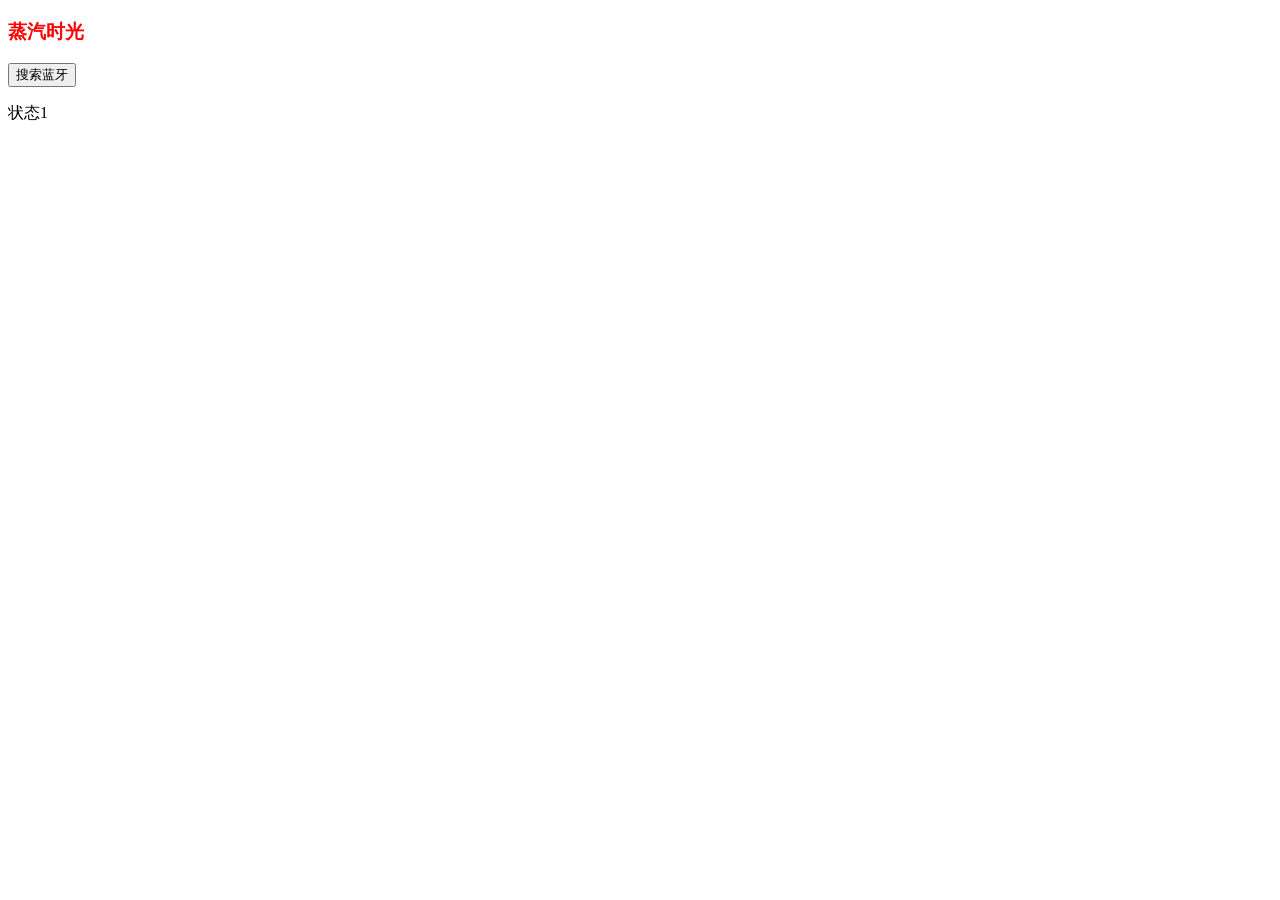
==== index.html @ f715e681 "init" ====
<!DOCTYPE html>
<html lang="en">

<head>
  <meta charset="UTF-8">
  <title>蒸汽时光pwa</title>
  <meta name="viewport" content="width=device-width, user-scalable=no, initial-scale=1.0, maximum-scale=1.0, minimum-scale=1.0">
  <link rel="stylesheet" href="main.css">
  <link rel="manifest" href="manifest.json">
  <link rel="icon" sizes="192x192" href="ic_launcher.png">
</head>

<body>
  <h3>蒸汽时光</h3>
  <button onclick="startScan()">搜索蓝牙</button>
  <p id="pp">状态1</p>
</body>
<script>
  // 检测浏览器是否支持SW
  if (navigator.serviceWorker != null) {
    navigator.serviceWorker.register('sw.js')
      .then(function (registartion) {

      })
  }
  function startScan() {
    if (navigator.bluetooth.requestDevice != undefined)
      document.getElementById("pp").innerText = "start"
    navigator.bluetooth.requestDevice({ acceptAllDevices: true }).then(device => {
      document.getElementById("pp").innerText = "startScan"
    }).catch(e => {
      document.getElementById("pp").innerText = JSON.stringify(e)
    })
  }
</script>

</html>
---- main.css ----
h3{
    color: #f00;
  }
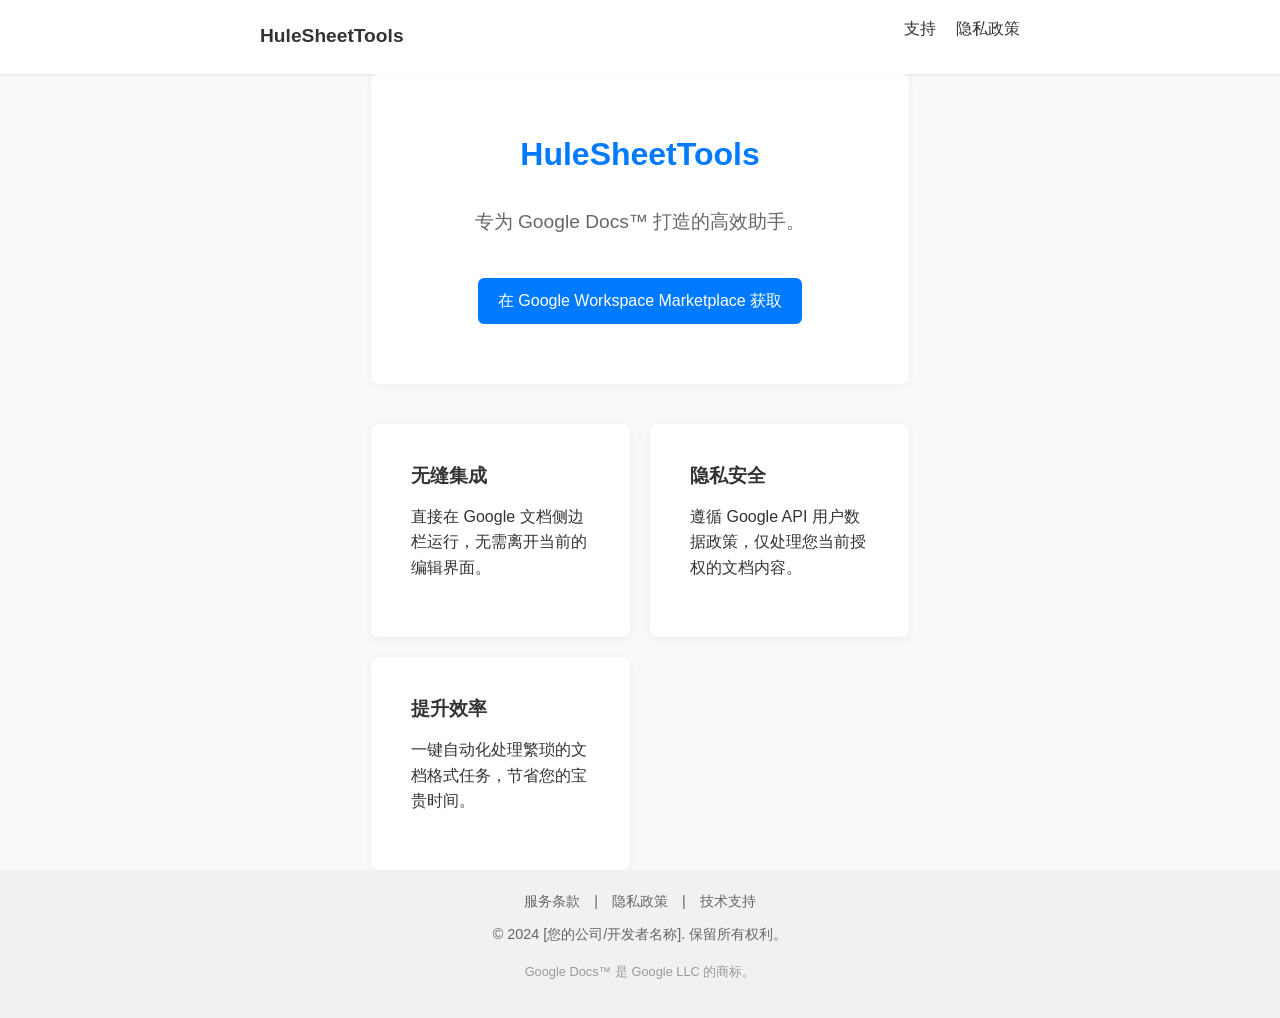
==== commit 14bda8a1: "new" ====
--- a/index.html
+++ b/index.html
@@ -1,37 +1,63 @@
 <!DOCTYPE html>
-<html lang="en">
+<html lang="zh-CN">
+<head>
+    <meta charset="UTF-8">
+    <meta name="viewport" content="width=device-width, initial-scale=1.0">
+    <title>HuleSheetTools - Google Docs 插件</title>
+    <link rel="stylesheet" href="style.css">
+</head>
+<body>
+    <header>
+        <div class="container">
+            <nav>
+                <a href="index.html" class="logo">HuleSheetTools</a>
+                <ul>
+                    <li><a href="support.html">支持</a></li>
+                    <li><a href="privacy-policy.html">隐私政策</a></li>
+                </ul>
+            </nav>
+        </div>
+    </header>
 
-<head>
-  <meta charset="UTF-8">
-  <title>蒸汽时光pwa</title>
-  <meta name="viewport" content="width=device-width, user-scalable=no, initial-scale=1.0, maximum-scale=1.0, minimum-scale=1.0">
-  <link rel="stylesheet" href="main.css">
-  <link rel="manifest" href="manifest.json">
-  <link rel="icon" sizes="192x192" href="ic_launcher.png">
-</head>
+    <main class="container">
+        <div class="card" style="text-align: center; padding: 60px 40px;">
+            <h1 style="border: none;">HuleSheetTools</h1>
+            <p style="font-size: 1.2rem; color: #666; margin-bottom: 30px;">
+                专为 Google Docs™ 打造的高效助手。
+            </p>
+            
+            <div style="margin-top: 20px;">
+                <!-- 这里的链接后续可以替换为 Google Workspace Marketplace 的实际链接 -->
+                <a href="#" class="contact-btn">在 Google Workspace Marketplace 获取</a>
+            </div>
+        </div>
 
-<body>
-  <h3>蒸汽时光</h3>
-  <button onclick="startScan()">搜索蓝牙</button>
-  <p id="pp">状态1</p>
+        <div style="margin-top: 40px; display: grid; grid-template-columns: repeat(auto-fit, minmax(250px, 1fr)); gap: 20px;">
+            <div class="card">
+                <h3>无缝集成</h3>
+                <p>直接在 Google 文档侧边栏运行，无需离开当前的编辑界面。</p>
+            </div>
+            <div class="card">
+                <h3>隐私安全</h3>
+                <p>遵循 Google API 用户数据政策，仅处理您当前授权的文档内容。</p>
+            </div>
+            <div class="card">
+                <h3>提升效率</h3>
+                <p>一键自动化处理繁琐的文档格式任务，节省您的宝贵时间。</p>
+            </div>
+        </div>
+    </main>
+
+    <footer>
+        <div class="container">
+            <div class="footer-links">
+                <a href="terms-of-service.html">服务条款</a> | 
+                <a href="privacy-policy.html">隐私政策</a> | 
+                <a href="support.html">技术支持</a>
+            </div>
+            <p>&copy; 2024 [您的公司/开发者名称]. 保留所有权利。</p>
+            <p style="font-size: 0.8rem; color: #999; margin-top: 5px;">Google Docs™ 是 Google LLC 的商标。</p>
+        </div>
+    </footer>
 </body>
-<script>
-  // 检测浏览器是否支持SW
-  if (navigator.serviceWorker != null) {
-    navigator.serviceWorker.register('sw.js')
-      .then(function (registartion) {
-
-      })
-  }
-  function startScan() {
-    if (navigator.bluetooth.requestDevice != undefined)
-      document.getElementById("pp").innerText = "start"
-    navigator.bluetooth.requestDevice({ acceptAllDevices: true }).then(device => {
-      document.getElementById("pp").innerText = "startScan"
-    }).catch(e => {
-      document.getElementById("pp").innerText = JSON.stringify(e)
-    })
-  }
-</script>
-
-</html>+</html>
--- a/style.css
+++ b/style.css
@@ -0,0 +1,137 @@
+/* Reset & Basic Styles */
+:root {
+    --primary-color: #007aff;
+    --text-color: #333;
+    --bg-color: #f9f9f9;
+    --card-bg: #ffffff;
+    --footer-bg: #f1f1f1;
+}
+
+* {
+    box-sizing: border-box;
+    margin: 0;
+    padding: 0;
+}
+
+body {
+    font-family: -apple-system, BlinkMacSystemFont, "Segoe UI", Roboto, Helvetica, Arial, sans-serif;
+    line-height: 1.6;
+    color: var(--text-color);
+    background-color: var(--bg-color);
+    display: flex;
+    flex-direction: column;
+    min-height: 100vh;
+}
+
+header {
+    background-color: var(--card-bg);
+    box-shadow: 0 1px 3px rgba(0,0,0,0.1);
+    padding: 1rem 0;
+}
+
+.container {
+    max-width: 800px;
+    margin: 0 auto;
+    padding: 0 20px;
+}
+
+nav {
+    display: flex;
+    justify-content: space-between;
+    align-items: center;
+}
+
+.logo {
+    font-weight: bold;
+    font-size: 1.2rem;
+    text-decoration: none;
+    color: var(--text-color);
+}
+
+nav ul {
+    list-style: none;
+    display: flex;
+    gap: 20px;
+}
+
+nav a {
+    text-decoration: none;
+    color: var(--text-color);
+    font-weight: 500;
+}
+
+nav a:hover {
+    color: var(--primary-color);
+}
+
+main {
+    flex: 1;
+    padding: 40px 0;
+}
+
+h1, h2, h3 {
+    margin-bottom: 1rem;
+    line-height: 1.3;
+}
+
+h1 {
+    font-size: 2rem;
+    color: var(--primary-color);
+    margin-bottom: 1.5rem;
+    border-bottom: 2px solid #eee;
+    padding-bottom: 0.5rem;
+}
+
+h2 {
+    font-size: 1.5rem;
+    margin-top: 2rem;
+}
+
+p {
+    margin-bottom: 1rem;
+}
+
+ul {
+    margin-bottom: 1rem;
+    padding-left: 20px;
+}
+
+.card {
+    background: var(--card-bg);
+    padding: 40px;
+    border-radius: 8px;
+    box-shadow: 0 2px 8px rgba(0,0,0,0.05);
+}
+
+footer {
+    background-color: var(--footer-bg);
+    padding: 20px 0;
+    text-align: center;
+    font-size: 0.9rem;
+    color: #666;
+    margin-top: auto;
+}
+
+.footer-links {
+    margin-bottom: 10px;
+}
+
+.footer-links a {
+    margin: 0 10px;
+    color: #666;
+    text-decoration: none;
+}
+
+.contact-btn {
+    display: inline-block;
+    background-color: var(--primary-color);
+    color: white;
+    padding: 10px 20px;
+    border-radius: 6px;
+    text-decoration: none;
+    margin-top: 10px;
+}
+
+.contact-btn:hover {
+    opacity: 0.9;
+}
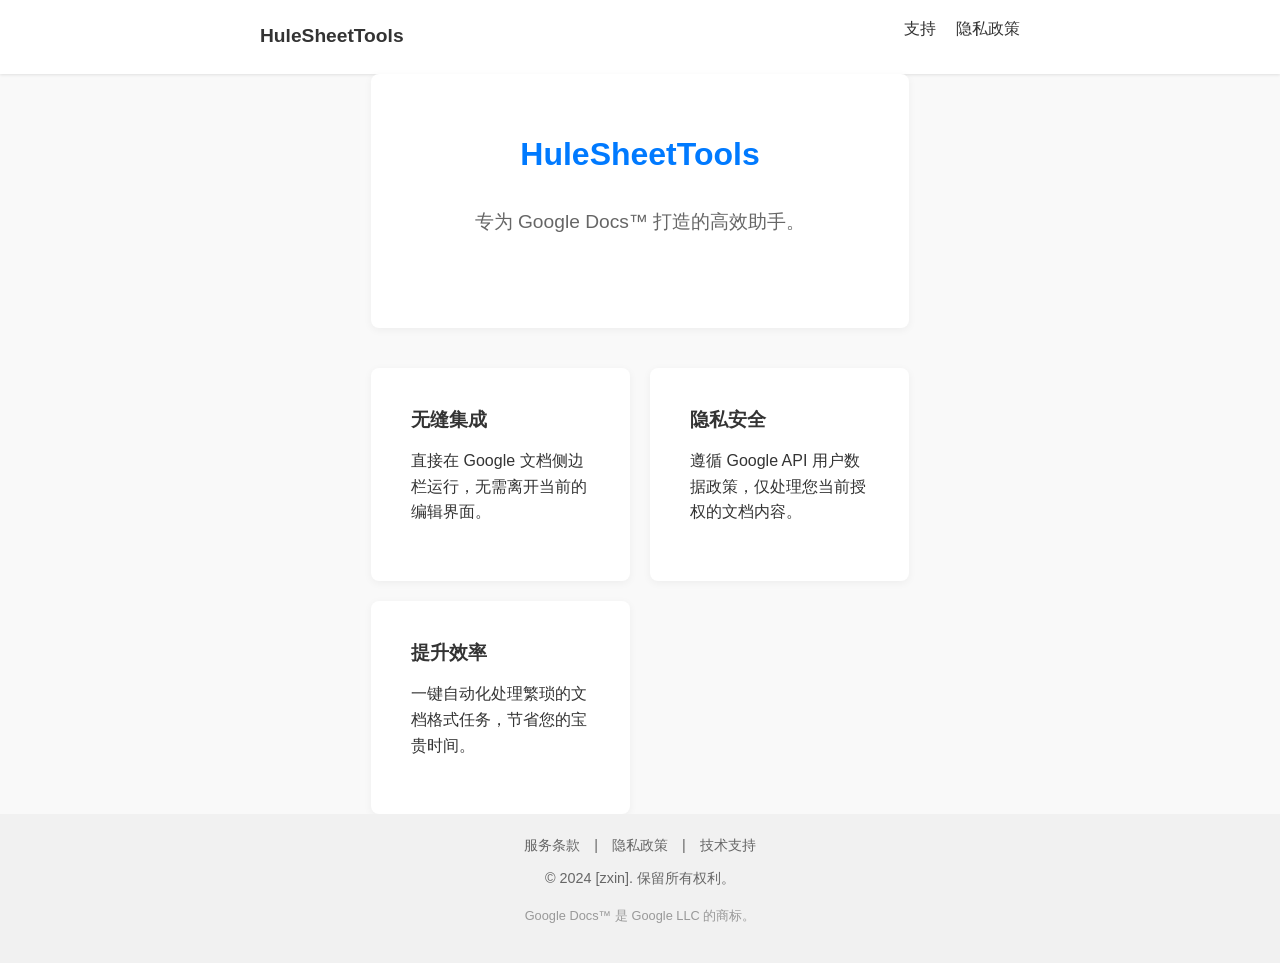
==== commit 027a9bb7: "[new] google验证" ====
--- a/index.html
+++ b/index.html
@@ -3,6 +3,7 @@
 <head>
     <meta charset="UTF-8">
     <meta name="viewport" content="width=device-width, initial-scale=1.0">
+    <meta name="google-site-verification" content="ZLvdiPLIbgSIU_d8hYpOMdFeGj-FqfPnx2CPQCQm_SA" />
     <title>HuleSheetTools - Google Docs 插件</title>
     <link rel="stylesheet" href="style.css">
 </head>
@@ -26,10 +27,7 @@
                 专为 Google Docs™ 打造的高效助手。
             </p>
             
-            <div style="margin-top: 20px;">
-                <!-- 这里的链接后续可以替换为 Google Workspace Marketplace 的实际链接 -->
-                <a href="#" class="contact-btn">在 Google Workspace Marketplace 获取</a>
-            </div>
+            
         </div>
 
         <div style="margin-top: 40px; display: grid; grid-template-columns: repeat(auto-fit, minmax(250px, 1fr)); gap: 20px;">
@@ -55,7 +53,7 @@
                 <a href="privacy-policy.html">隐私政策</a> | 
                 <a href="support.html">技术支持</a>
             </div>
-            <p>&copy; 2024 [您的公司/开发者名称]. 保留所有权利。</p>
+            <p>&copy; 2024 [zxin]. 保留所有权利。</p>
             <p style="font-size: 0.8rem; color: #999; margin-top: 5px;">Google Docs™ 是 Google LLC 的商标。</p>
         </div>
     </footer>
